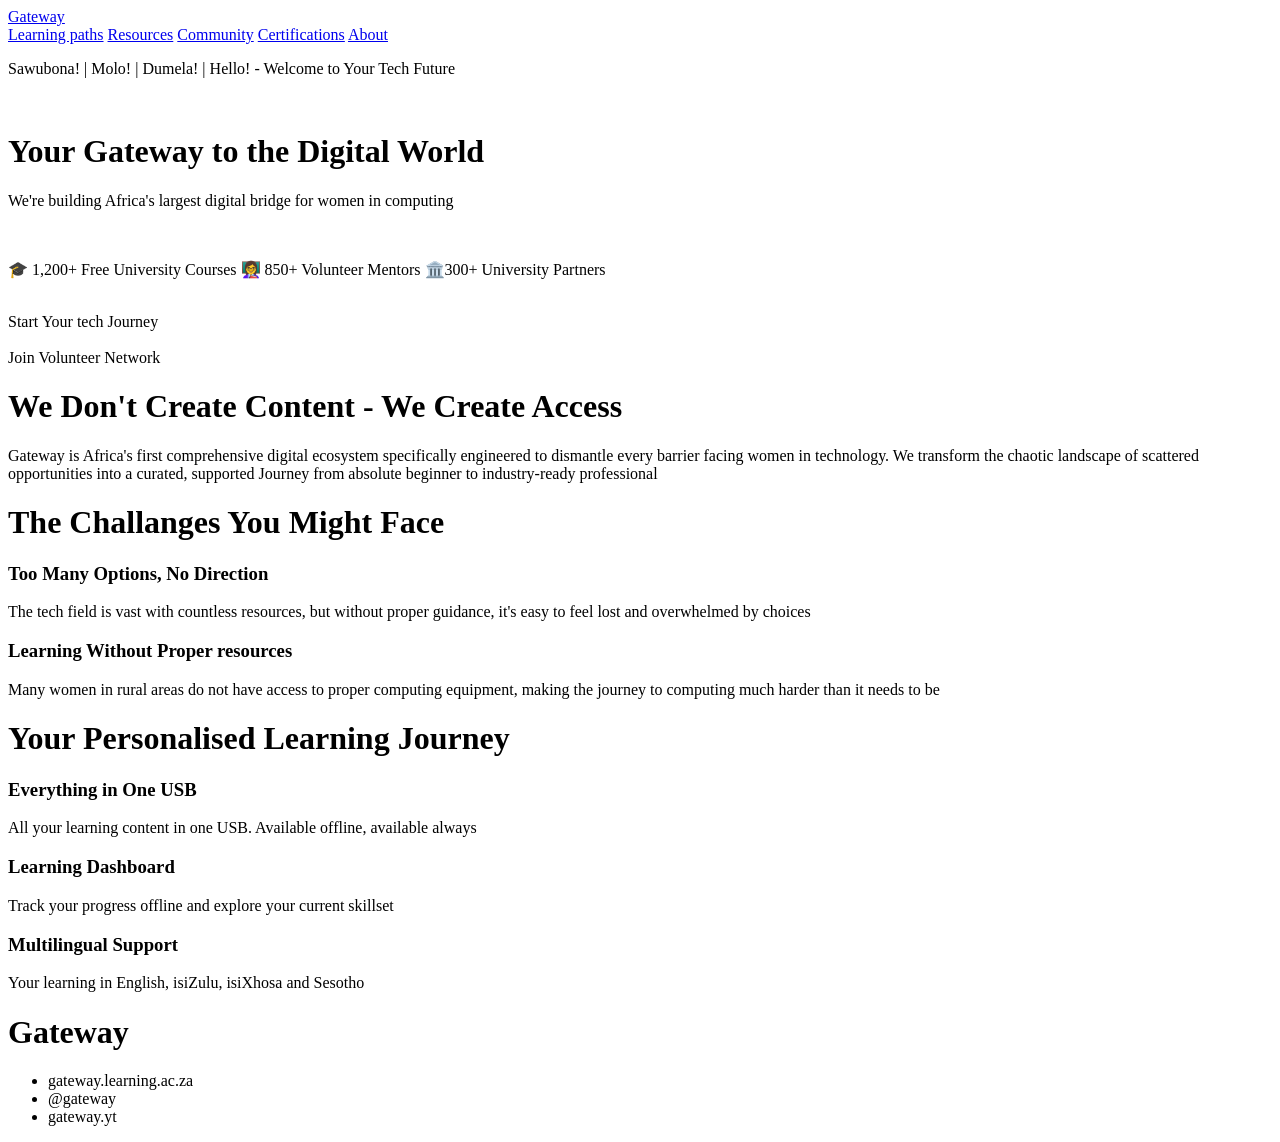
==== docs/index.html @ 548fe65e "Rename index.html to index.html" ====
<!DOCTYPE html>
<html>
    <head>
        <title>Gateway</title>
        <meta charset="utf-8">
        <link rel="stylesheet" href="stylesheet.css">
    </head>
    <body>
        <header class="site-heading" role="banner">
            <div class="wrapper">
                <a class="site-name" href="index.html">Gateway</a>
                <nav class="links">
                    <a href="#">Learning paths</a>
                    <a href="#">Resources</a>
                    <a href="#">Community</a>
                    <a href="#">Certifications</a>
                    <a href="#">About</a>
                </nav>

            </div>
            

        </header>
        <main>
            <div class="front-page" >
                <!--This takes up the whole screen-->
                <p class="greeting">
                    Sawubona! | Molo! | Dumela! | Hello! - Welcome to Your Tech Future
                </p> <br>
                <h1 class="front-page-heading">
                    Your Gateway to the Digital World
                </h1>
                <p class="front-page-description">
                    We're building Africa's largest digital bridge for women in computing
                </p> <br>

                <p class="showcase">
                    🎓 1,200+ Free University Courses  👩‍🏫 850+ Volunteer Mentors  🏛️300+ University Partners
                </p> <br>

                <div class="button-holder">
                    <div>
                        Start Your tech Journey
                    </div>
                    <div class="download">
                        <a href="documents/Instructions.pdf" style="color: white;">Download Offline Version</a>
                    </div>
                    <div>
                        Join Volunteer Network
                    </div>
                </div>
            </div>
            
            <div class="about-div">
                <h1>
                    We Don't Create Content - We Create Access
                </h1>
                <p>
                    Gateway is Africa's first comprehensive digital ecosystem specifically engineered
                    to dismantle every barrier facing women in technology.
                    We transform the chaotic landscape of scattered opportunities into a curated, supported Journey
                    from absolute beginner to industry-ready professional
                </p>
                <h1>
                    The Challanges You Might Face
                </h1>
                <div class="challenges-div">
                    <div class="left-div">
                        <h3>
                            Too Many Options, No Direction
                        </h3>
                        <p>
                            The tech field is vast with countless resources, but without proper guidance,
                            it's easy to feel lost and overwhelmed by choices
                        </p>
                    </div>
                    <div class="right-div">
                        <h3>
                            Learning Without Proper resources
                        </h3>
                        <p>
                            Many women in rural areas do not have access to proper computing equipment,
                            making the journey to computing much harder than it needs to be
                        </p>
                    </div>
                </div>
            </div>

            

            <div class="journey-div">
                <h1 class="journey-header">
                    Your Personalised Learning Journey
                </h1>
                <div class="usb-description">
                    <h3>
                        Everything in One USB
                    </h3>
                    <p>
                        All your learning content in one USB. Available offline, available always
                    </p>
                </div>
                <div class="learning-dashboard">
                    <h3>
                        Learning Dashboard
                    </h3>
                    <p>
                        Track your progress offline and explore your current skillset
                    </p>
                </div>
                <div class="multilingual-support">
                    <h3>
                        Multilingual Support
                    </h3>
                    <p>
                        Your learning in English, isiZulu, isiXhosa and Sesotho
                    </p>
                </div>
            </div>
        </main>
        
        <footer class="site-footer">
            <h1 class="site-name">Gateway</h1>
            <ul class="socials">
                <li> gateway.learning.ac.za </li>
                <li> @gateway </li>
                <li> gateway.yt </li>
            </ul>
        </footer>
    </body>
</html>
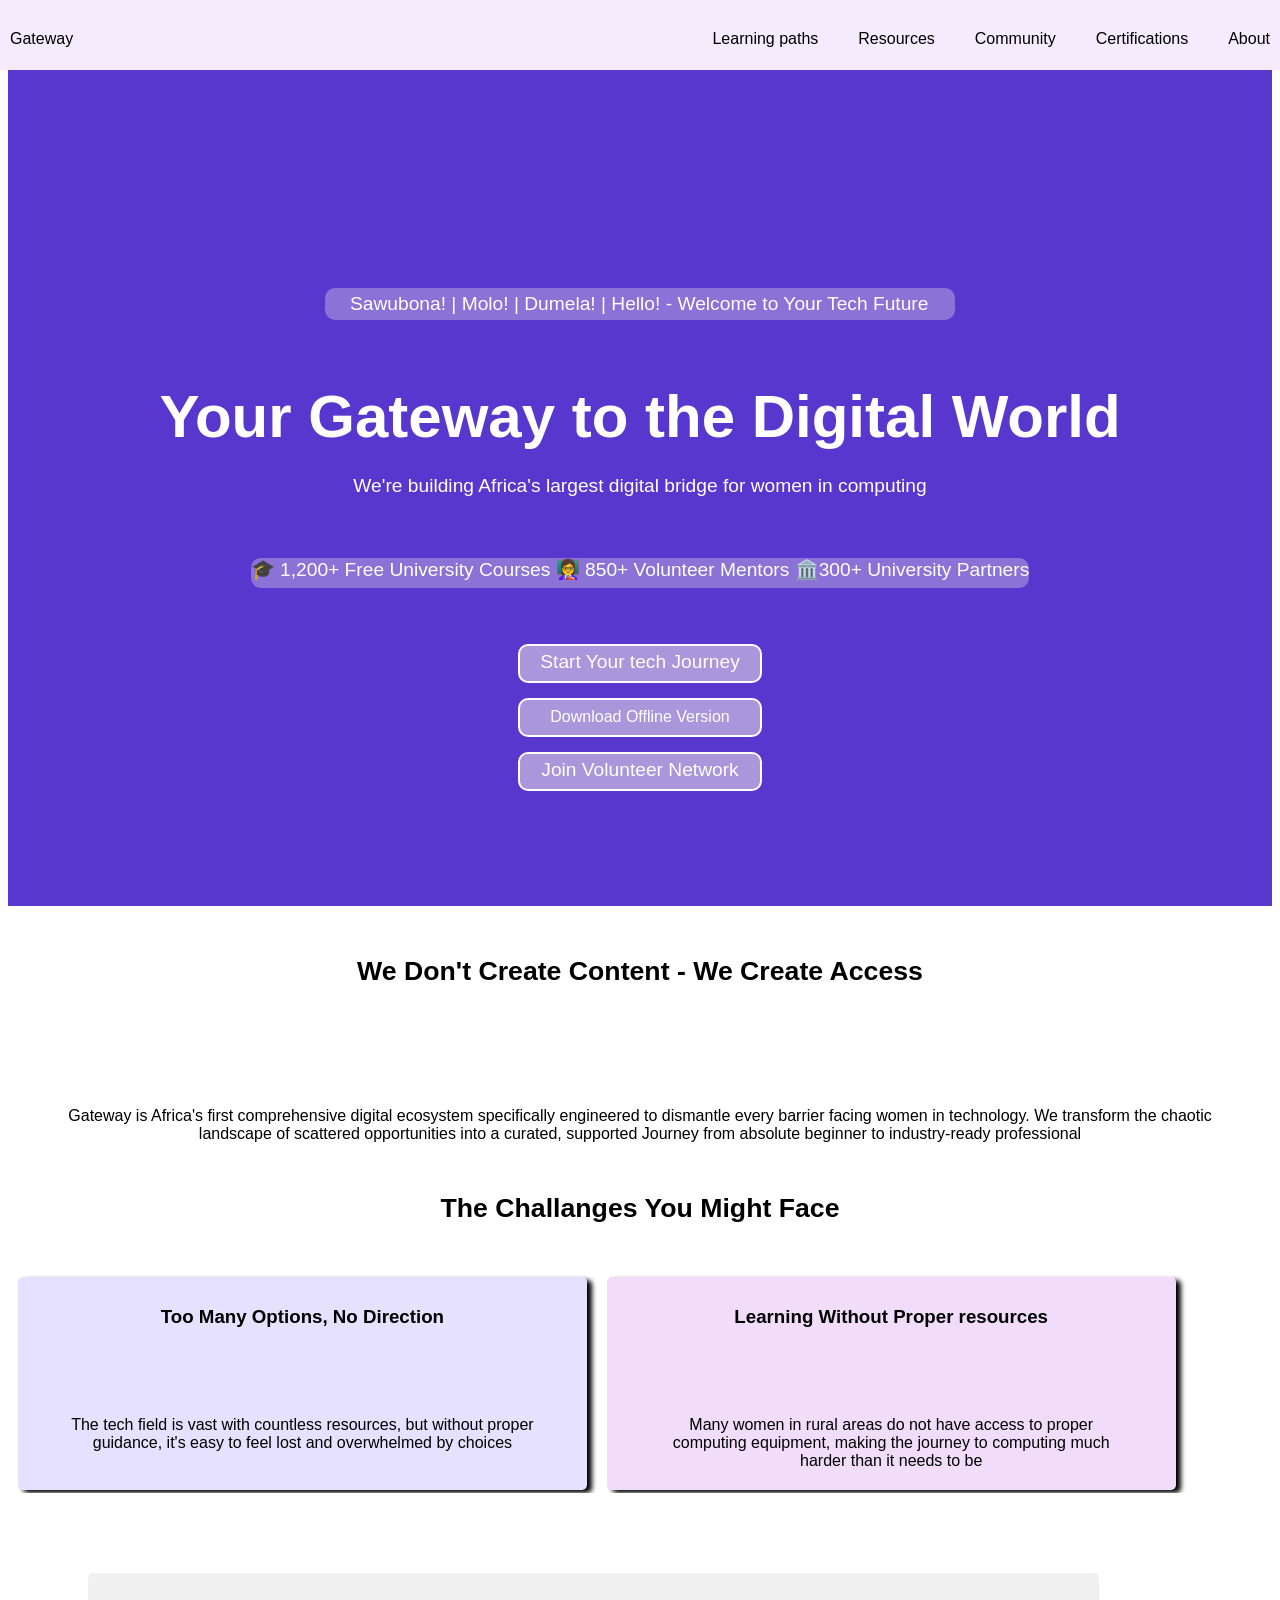
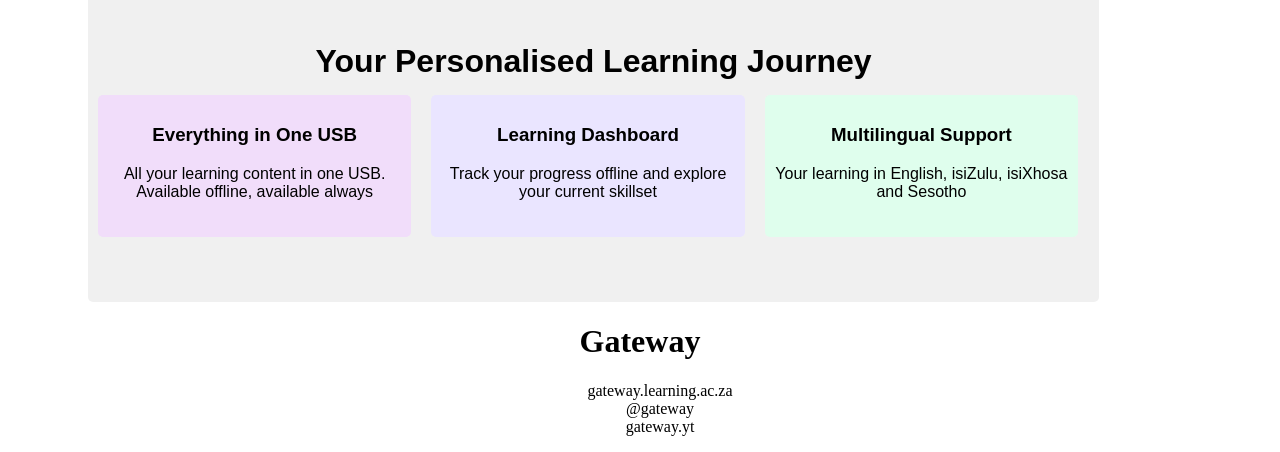
==== commit 50b5e671: "Fix link to offline version of instructions" ====
--- a/docs/index.html
+++ b/docs/index.html
@@ -43,7 +43,7 @@
                         Start Your tech Journey
                     </div>
                     <div class="download">
-                        <a href="documents/Instructions.pdf" style="color: white;">Download Offline Version</a>
+                        <a href="documents/instructions_page.pdf" style="color: white;">Download Offline Version</a>
                     </div>
                     <div>
                         Join Volunteer Network
--- a/docs/stylesheet.css
+++ b/docs/stylesheet.css
@@ -0,0 +1,203 @@
+
+header{
+    position: fixed;
+    top: 0;
+    left: 0;
+    width:100%;
+    z-index: 1000;
+}
+
+header .wrapper{
+    display: flex;
+    height: 50px;
+    padding-top: 20px;
+    justify-content: space-between;
+    background-color: rgb(244, 235, 253);
+
+}
+
+p{
+    color: white;
+    font-family: Arial, Helvetica, sans-serif;
+}
+
+a{
+    color: black;
+    text-decoration: none;
+    font-size: medium;
+    font-family: Arial, Helvetica, sans-serif;
+    margin: 10px;
+    
+}
+.sitename{
+    margin: 30px
+} 
+.links{
+    display: flex;
+    font-family: Arial, Helvetica, sans-serif;
+    font-size: medium;
+    gap: 20px;
+}
+a:hover{
+    text-decoration: underline;
+    color: blue;
+}
+
+main .front-page {
+    display: flex;
+    flex-direction: column;
+    justify-content:center;
+    align-items: center;
+    text-align: center;
+    background-color: rgb(87,55,205);
+    padding-top: 250px;
+    padding-bottom: 100px; 
+    font-size: larger;  
+}
+
+.front-page .greeting{
+    display: flex;
+    align-items: center;
+    background-color: rgba(215, 203, 227, 0.4);
+    border-radius: 10px;
+    margin: 30px 30px 0px 30px;
+    height: 30px;
+    width: 580px;
+    font-family: Arial, Helvetica, sans-serif;
+    padding: 1px 25px;
+    
+}
+.front-page-heading {
+    font-size: 60px;
+}
+
+.front-page h1{
+    font-family: Arial, Helvetica, sans-serif;
+    color: white;
+    margin-bottom: 5px;
+    
+}
+
+.front-page .showcase{
+    background-color: rgba(215, 203, 227, 0.4);
+    border-radius: 10px;
+    height: 30px;
+    align-items:  center;
+    max-width: 1050px;
+    
+}
+
+.button-holder div{
+
+    border-radius: 10px;
+    background-color: rgba(215, 203, 227, 0.645);
+    margin: 15px;
+    height: 25px;
+    width: 230px;
+    font-family: Arial, Helvetica, sans-serif;
+    color: white;
+    border-color: rgb(116, 118, 119);
+    border: solid 2px;
+    padding: 5px
+}
+
+
+.button-holder div:hover{
+    background-color:rgb(55, 55, 196);
+}
+
+div.about-div p, div.about-div h1, div.journey-div h1{
+    margin: 0px 50px;
+    color: black;
+    font-family: Arial, Helvetica, sans-serif;
+    text-align: center;
+    padding-top: 70px;
+}
+div.about-div h1 {
+    font-size: 20pt;
+    padding-top: 50px;
+    padding-bottom: 50px;
+}
+
+div.challenges-div {
+    overflow: auto;
+    width: 100%;
+    
+}
+
+div.challenges-div div{
+    width: 45%;
+    float: left;
+    font-family: Arial, Helvetica, sans-serif;
+}
+
+.left-div, .right-div{
+    background-color: rgb(234, 230, 255);
+    padding-top: 10px;
+    padding-bottom: 20px;
+    border-radius: 5px;
+    text-align: center;
+    margin: 3px 10px;
+    box-shadow: 5px 3px 5px;
+}
+
+
+.right-div {
+    background-color: rgb(241, 221, 250);
+}
+
+.left-div{
+     background-color: rgb(230, 225, 254);
+     padding-bottom: 38px;
+}
+
+
+.journey-div {
+    background-color: rgba(237, 237, 237, 0.816);
+    margin: 50px 0px;
+    border-radius: 5px;
+    overflow: auto;
+    width: 80%;
+    padding-bottom: 50px;
+    margin: 10px 5px;
+    margin-top: 80px;
+    margin-left: 80px;
+}
+
+div.journey-div div {
+    width: 30%;
+    float: left;
+    font-family: Arial, Helvetica, sans-serif;
+    color: black;
+
+    padding-top: 10px;
+    padding-bottom: 20px;
+    border-radius: 5px;
+    text-align: center;
+    margin: 15px 10px;
+    padding-left: 5px;
+    padding-right: 5px;
+}
+
+.usb-description, .usb-description p{
+    background-color: rgb(241, 221, 250);
+    color: black;
+}
+
+.learning-dashboard, .learning-dashboard p {
+    background-color: rgb(234, 229, 255);
+    color: black;
+}
+
+.multilingual-support, .multilingual-support p {
+    background-color: rgb(223, 254, 237);
+    color: black;
+}
+
+.site-footer{
+    text-align: center;
+}
+
+li, ul {
+    list-style: none;
+}
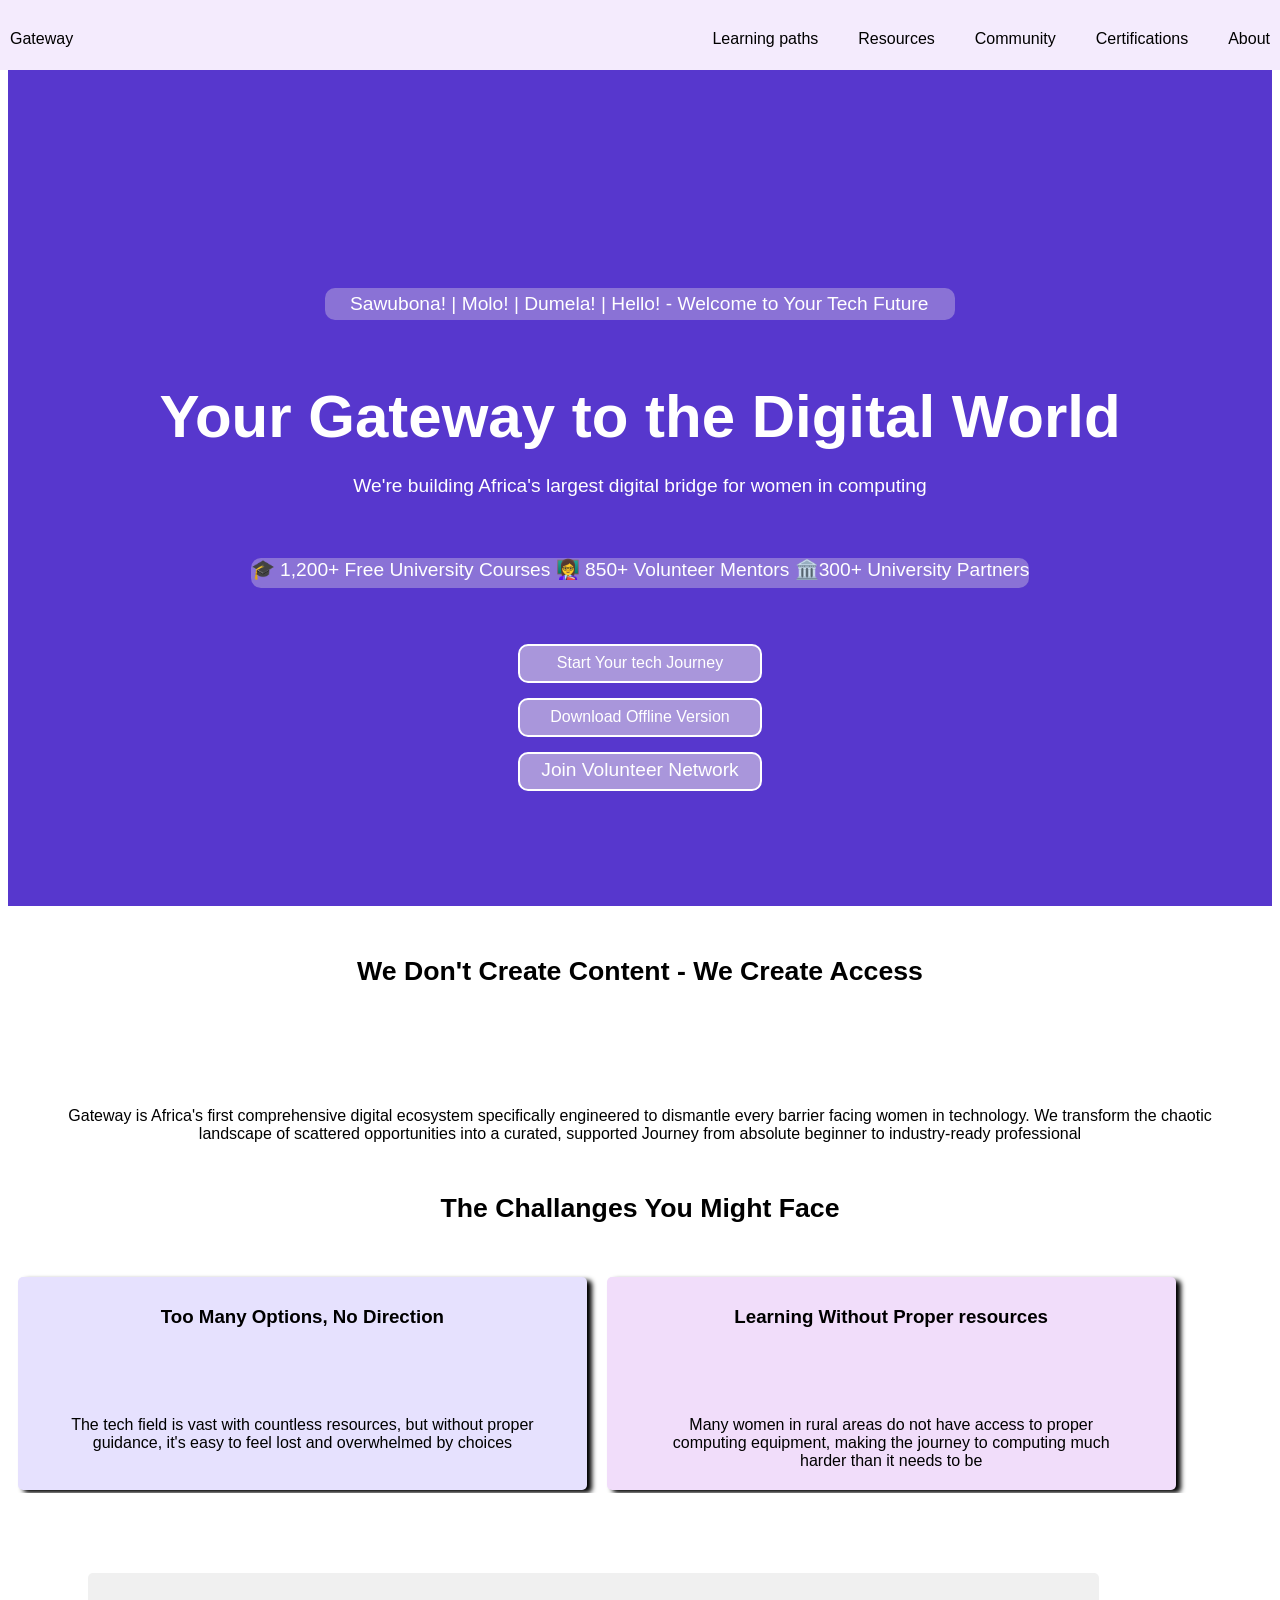
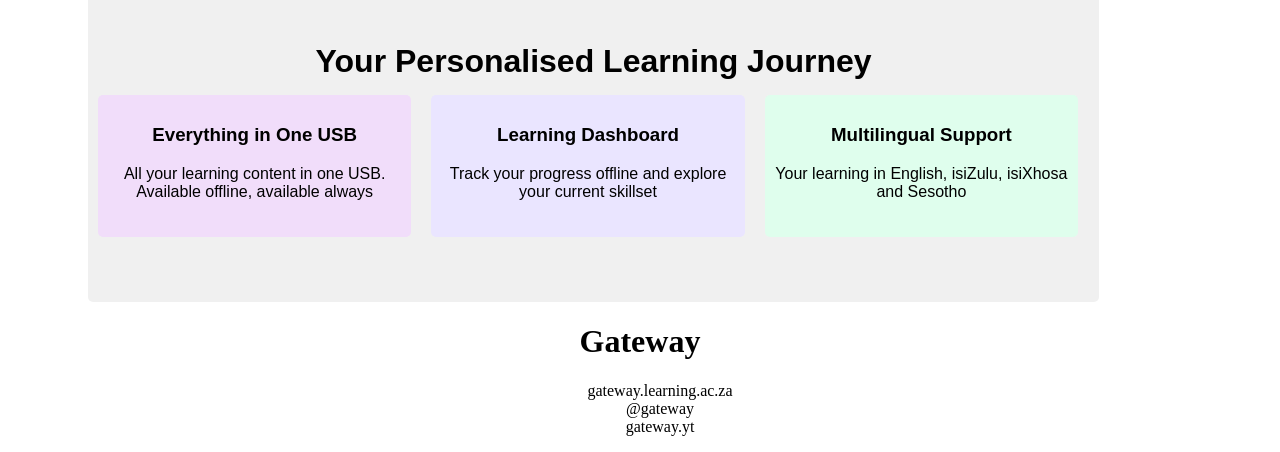
==== commit 675a53d3: "Update button to link to login page" ====
--- a/docs/index.html
+++ b/docs/index.html
@@ -40,7 +40,7 @@
 
                 <div class="button-holder">
                     <div>
-                        Start Your tech Journey
+                        <a href="login/index.html" style="color: white;">Start Your tech Journey</a>
                     </div>
                     <div class="download">
                         <a href="documents/instructions_page.pdf" style="color: white;">Download Offline Version</a>
